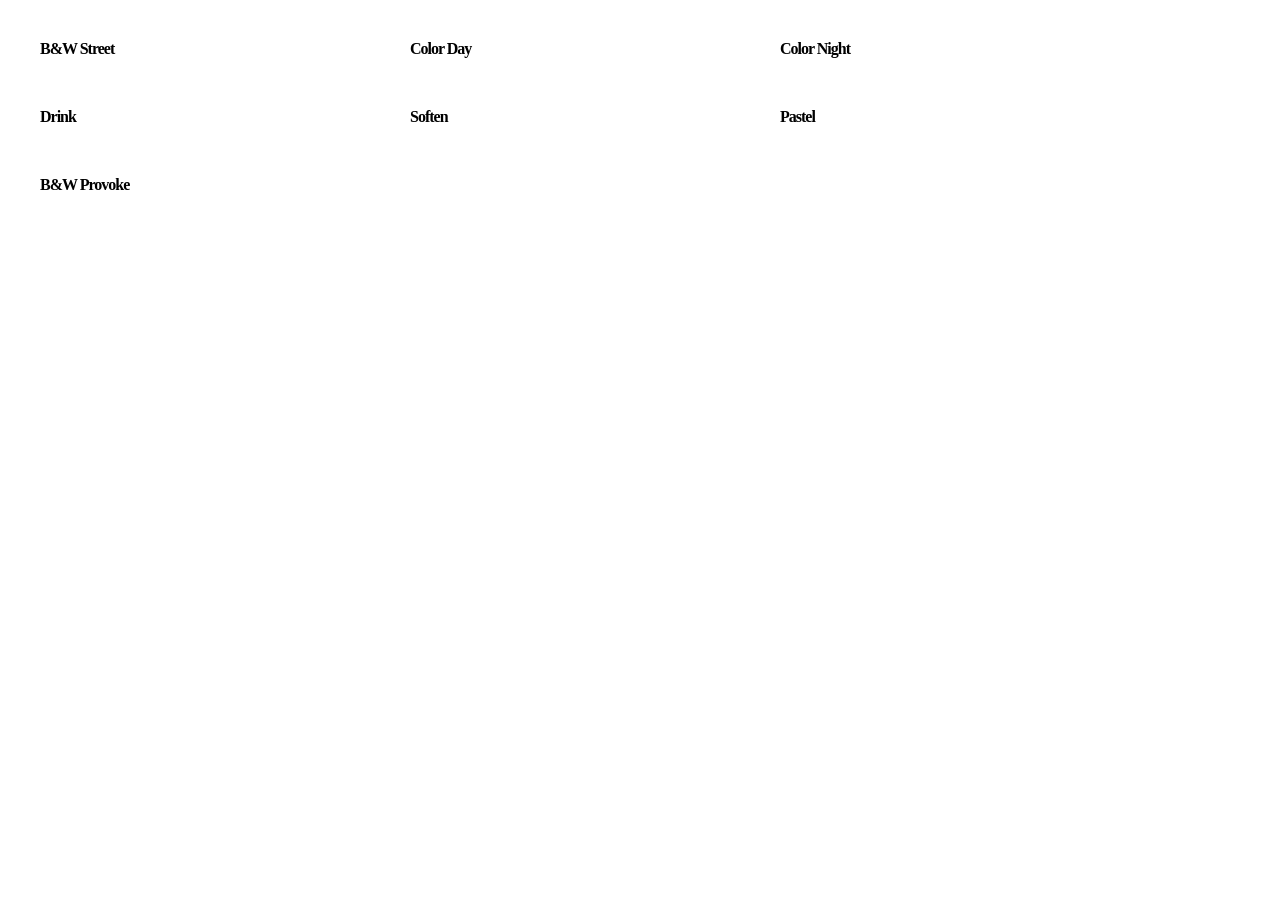
==== index.html @ e3dcb06e "Update index.html" ====
<!DOCTYPE html>
 
<html>

<head>

<title>BLANK</title>

<style>
body {
margin: 0;
padding: 20px;
}

h3 {
font-size: 16px;
letter-spacing: -1px;
margin: 0;
padding: 0 0 10px;
}

.recipe {
display: inline-block;
float: left;
padding: 20px;
width: 330px;
}
</style>

</head>

<body>



<div class="recipe"><h3>B&W Street</h3><script src="https://gist.github.com/Rekonin/887f3e31f6087342d7f631d11d042ff4.js"></script></div>
<div class="recipe"><h3>Color Day</h3><script src="https://gist.github.com/Rekonin/e4de5d0f05a75392f10c3b8049657aa5.js"></script></div>
<div class="recipe"><h3>Color Night</h3><script src="https://gist.github.com/Rekonin/f9d8769a27544c7edb716f913683e27e.js"></script></div>
<div class="recipe" style="clear: left;"><h3>Drink</h3><script src="https://gist.github.com/Rekonin/b0c15f73590dd46c6ebc1fee420b64d6.js"></script></div>
<div class="recipe"><h3>Soften</h3><script src="https://gist.github.com/Rekonin/74b9ff2f59b394e83389ffbca4ae3b58.js"></script></div>
<div class="recipe"><h3>Pastel</h3><script src="https://gist.github.com/Rekonin/69d2c61de0c1e378f7945fdb1104794a.js"></script></div>
<div class="recipe"><h3>B&W Provoke</h3><script src="https://gist.github.com/Rekonin/bc50cd2fbce688f8fe3905275c9e8aa2.js"></script></div>



</body>

</html>
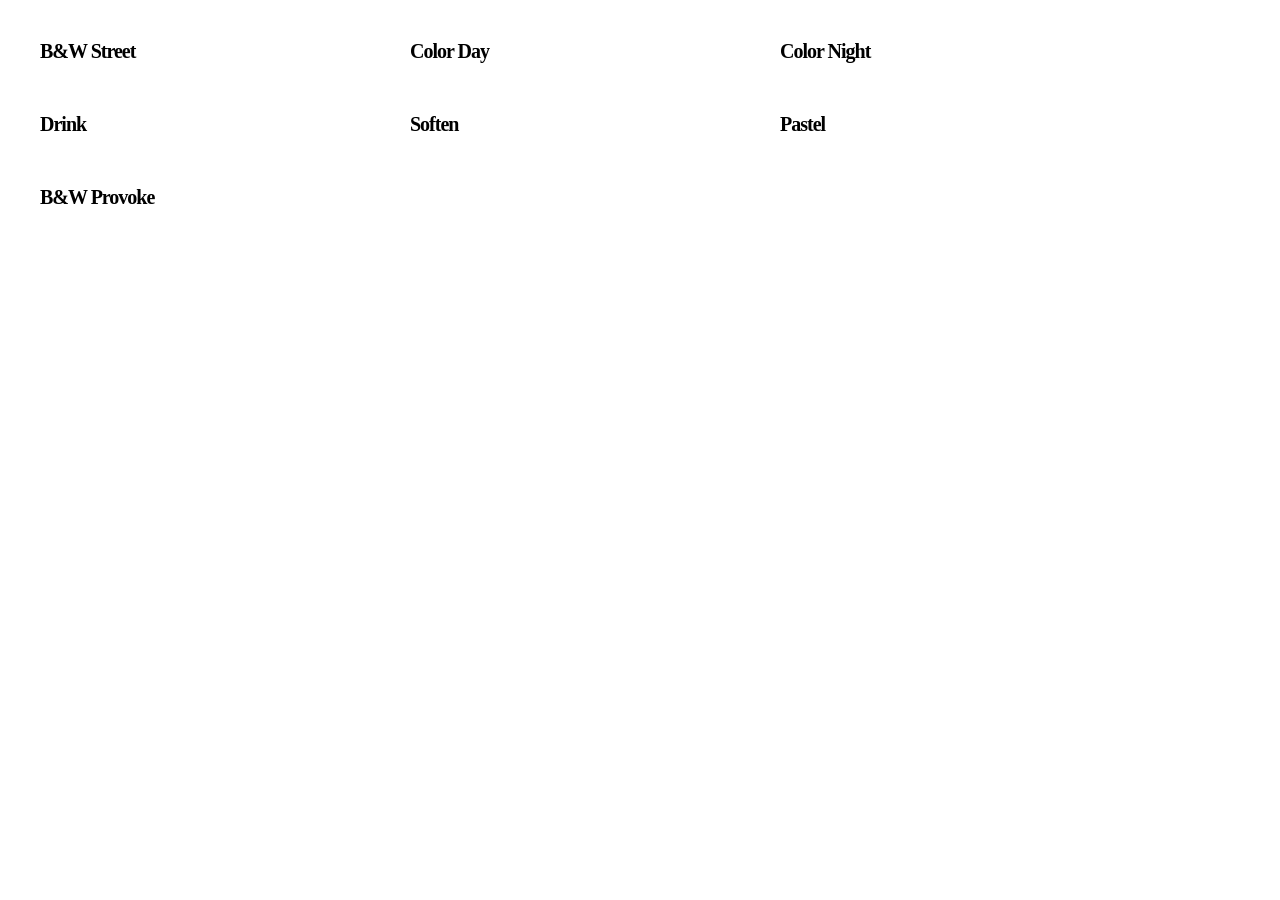
==== commit 326f5696: "Update index.html" ====
--- a/index.html
+++ b/index.html
@@ -13,7 +13,7 @@
 }
 
 h3 {
-font-size: 16px;
+font-size: 20px;
 letter-spacing: -1px;
 margin: 0;
 padding: 0 0 10px;
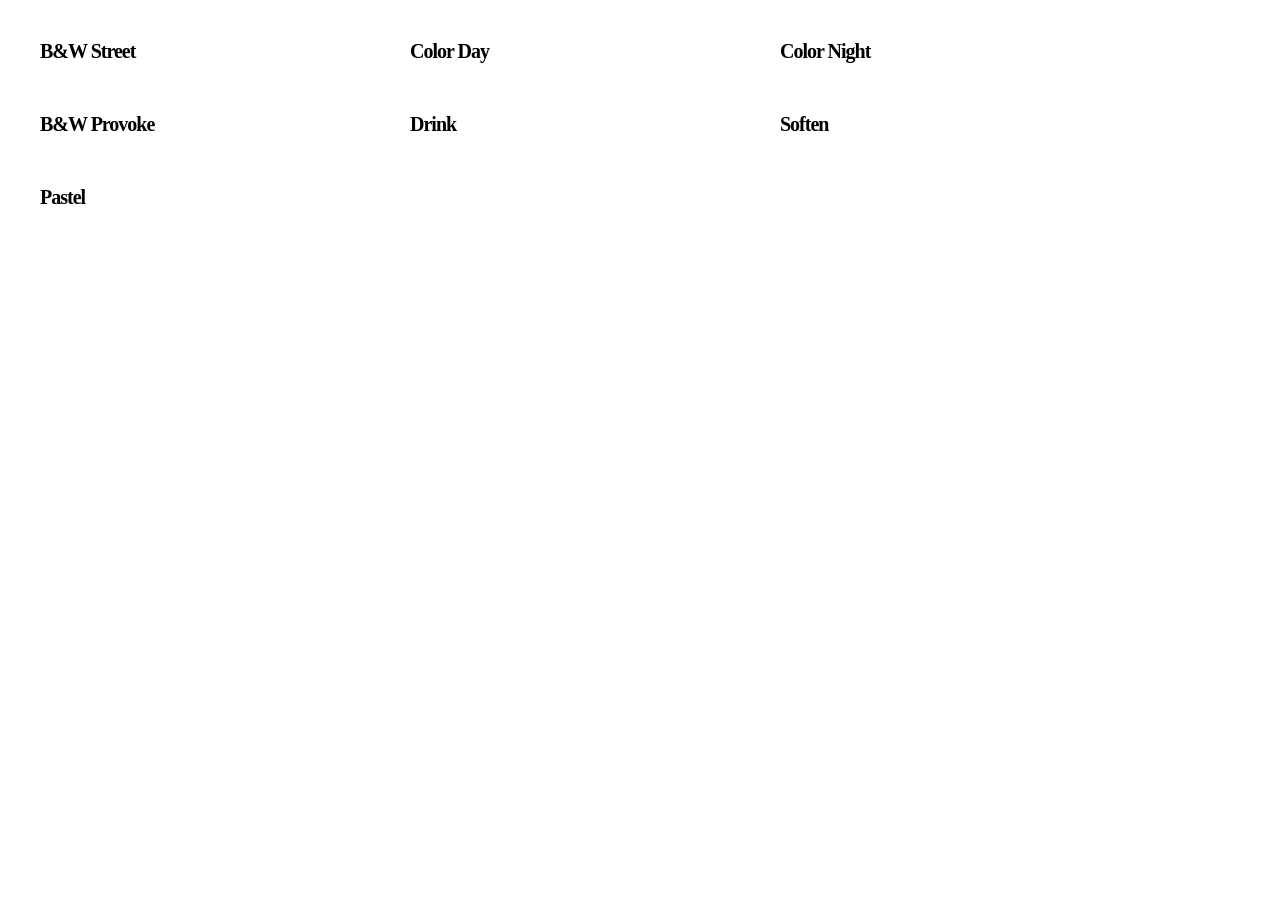
==== commit abf0d14b: "Update index.html" ====
--- a/index.html
+++ b/index.html
@@ -36,10 +36,11 @@
 <div class="recipe"><h3>B&W Street</h3><script src="https://gist.github.com/Rekonin/887f3e31f6087342d7f631d11d042ff4.js"></script></div>
 <div class="recipe"><h3>Color Day</h3><script src="https://gist.github.com/Rekonin/e4de5d0f05a75392f10c3b8049657aa5.js"></script></div>
 <div class="recipe"><h3>Color Night</h3><script src="https://gist.github.com/Rekonin/f9d8769a27544c7edb716f913683e27e.js"></script></div>
-<div class="recipe" style="clear: left;"><h3>Drink</h3><script src="https://gist.github.com/Rekonin/b0c15f73590dd46c6ebc1fee420b64d6.js"></script></div>
+
+<div class="recipe" style="clear: left;"><h3>B&W Provoke</h3><script src="https://gist.github.com/Rekonin/bc50cd2fbce688f8fe3905275c9e8aa2.js"></script></div>
+<div class="recipe"><h3>Drink</h3><script src="https://gist.github.com/Rekonin/b0c15f73590dd46c6ebc1fee420b64d6.js"></script></div>
 <div class="recipe"><h3>Soften</h3><script src="https://gist.github.com/Rekonin/74b9ff2f59b394e83389ffbca4ae3b58.js"></script></div>
 <div class="recipe"><h3>Pastel</h3><script src="https://gist.github.com/Rekonin/69d2c61de0c1e378f7945fdb1104794a.js"></script></div>
-<div class="recipe"><h3>B&W Provoke</h3><script src="https://gist.github.com/Rekonin/bc50cd2fbce688f8fe3905275c9e8aa2.js"></script></div>
 
 
 
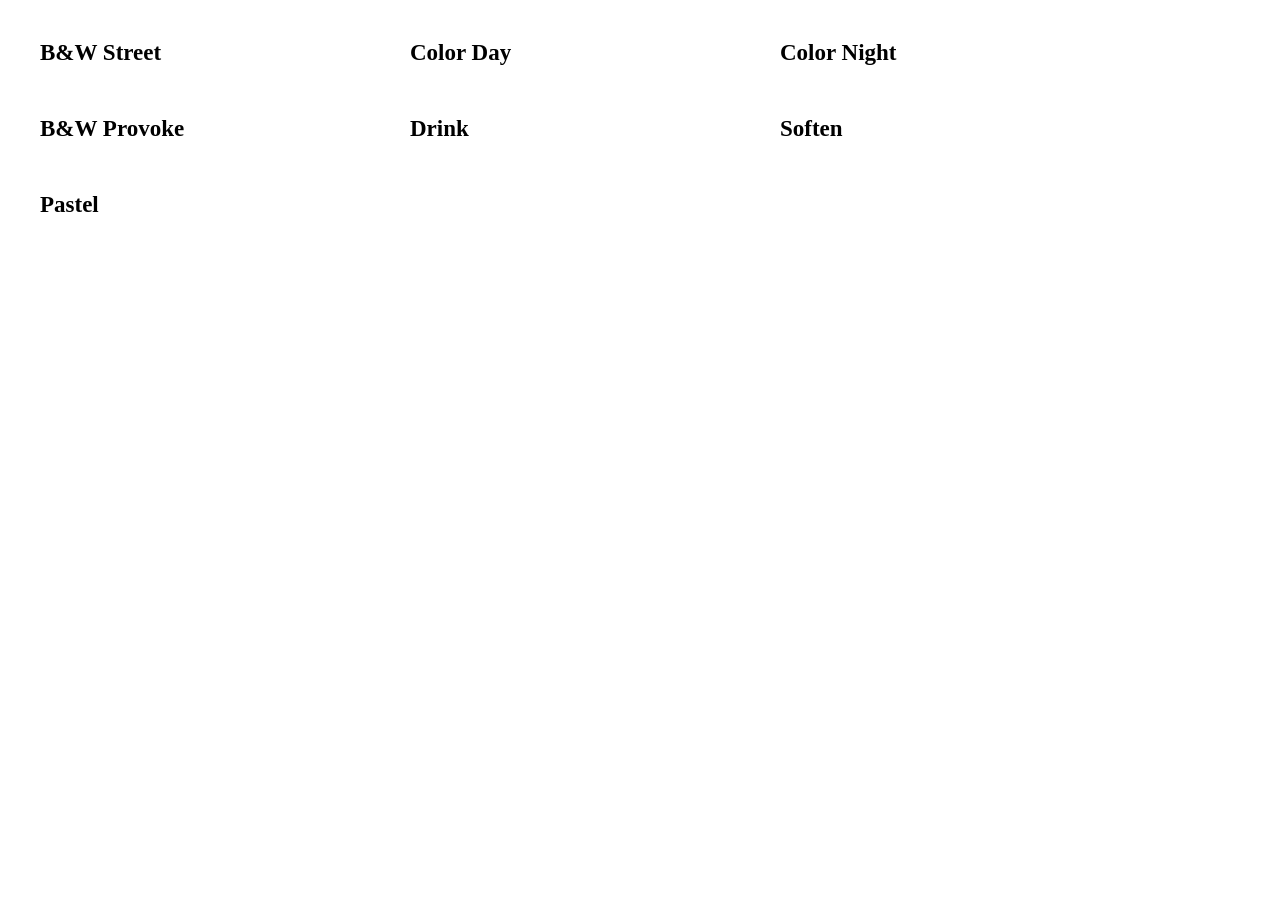
==== commit 626370dc: "Update index.html" ====
--- a/index.html
+++ b/index.html
@@ -13,8 +13,7 @@
 }
 
 h3 {
-font-size: 20px;
-letter-spacing: -1px;
+font-size: 23px;
 margin: 0;
 padding: 0 0 10px;
 }
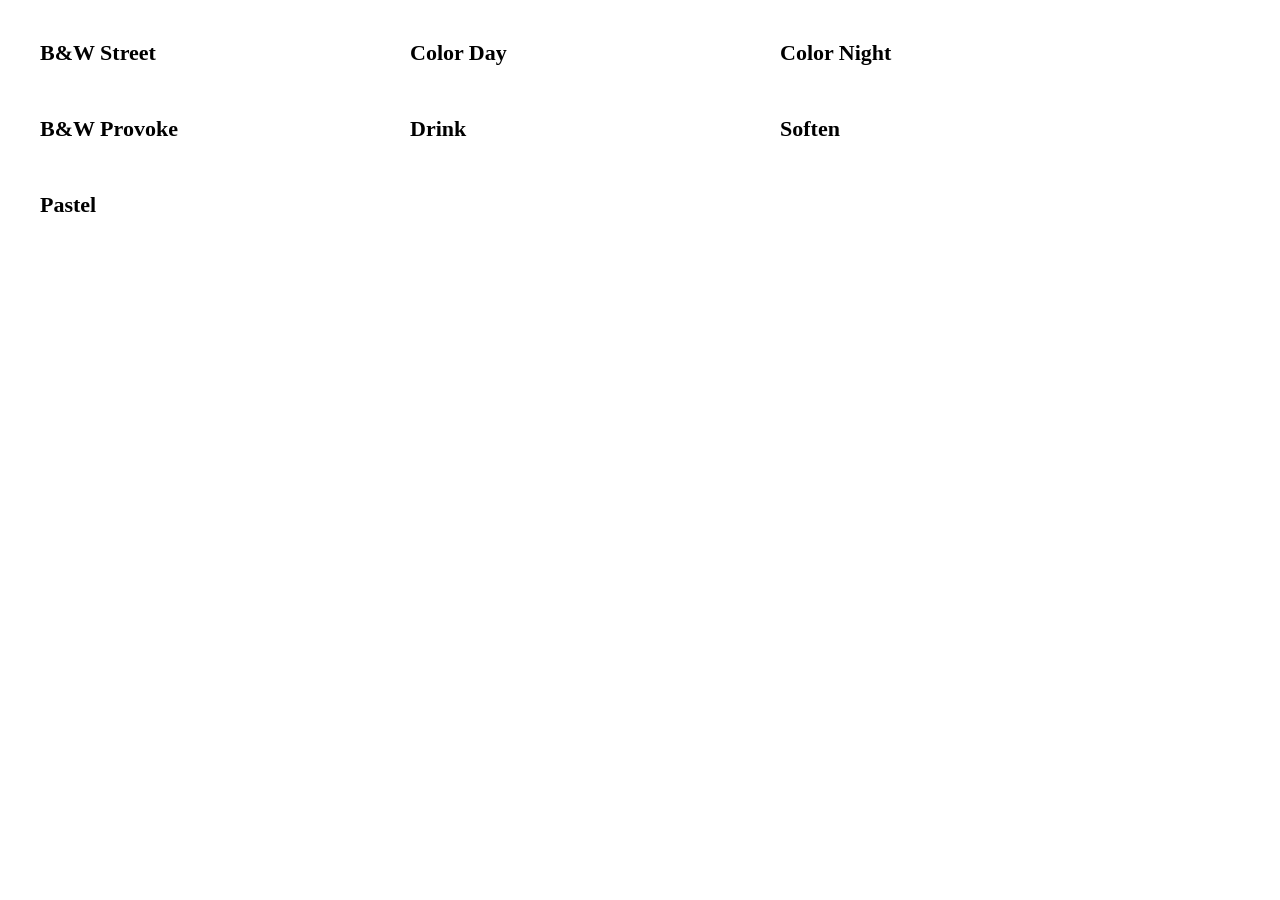
==== commit 25bc1362: "Update index.html" ====
--- a/index.html
+++ b/index.html
@@ -13,7 +13,7 @@
 }
 
 h3 {
-font-size: 23px;
+font-size: 22px;
 margin: 0;
 padding: 0 0 10px;
 }
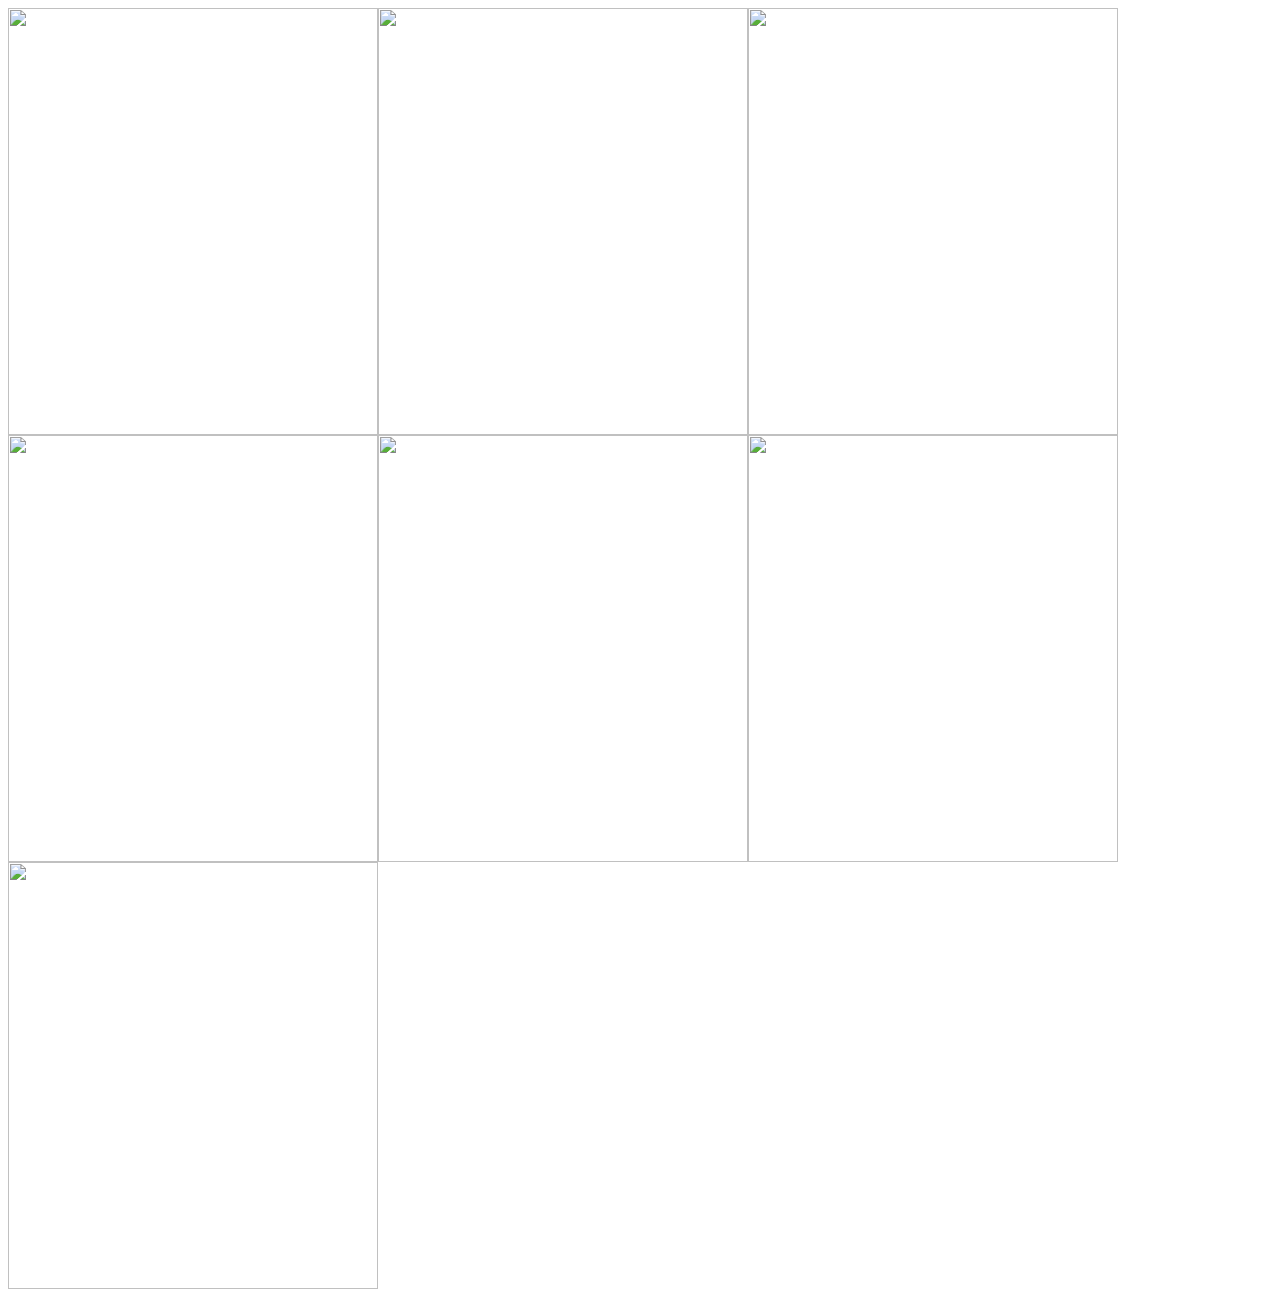
==== commit d67fe30b: "Update index.html" ====
--- a/index.html
+++ b/index.html
@@ -4,25 +4,12 @@
 
 <head>
 
-<title>BLANK</title>
+<title>Fujixilm X-Pro2 Recipes</title>
 
 <style>
-body {
-margin: 0;
-padding: 20px;
-}
-
-h3 {
-font-size: 22px;
-margin: 0;
-padding: 0 0 10px;
-}
-
-.recipe {
+img {
 display: inline-block;
 float: left;
-padding: 20px;
-width: 330px;
 }
 </style>
 
@@ -32,15 +19,13 @@
 
 
 
-<div class="recipe"><h3>B&W Street</h3><script src="https://gist.github.com/Rekonin/887f3e31f6087342d7f631d11d042ff4.js"></script></div>
-<div class="recipe"><h3>Color Day</h3><script src="https://gist.github.com/Rekonin/e4de5d0f05a75392f10c3b8049657aa5.js"></script></div>
-<div class="recipe"><h3>Color Night</h3><script src="https://gist.github.com/Rekonin/f9d8769a27544c7edb716f913683e27e.js"></script></div>
-
-<div class="recipe" style="clear: left;"><h3>B&W Provoke</h3><script src="https://gist.github.com/Rekonin/bc50cd2fbce688f8fe3905275c9e8aa2.js"></script></div>
-<div class="recipe"><h3>Drink</h3><script src="https://gist.github.com/Rekonin/b0c15f73590dd46c6ebc1fee420b64d6.js"></script></div>
-<div class="recipe"><h3>Soften</h3><script src="https://gist.github.com/Rekonin/74b9ff2f59b394e83389ffbca4ae3b58.js"></script></div>
-<div class="recipe"><h3>Pastel</h3><script src="https://gist.github.com/Rekonin/69d2c61de0c1e378f7945fdb1104794a.js"></script></div>
-
+<img src="https://github.com/Rekonin/rekonin.github.io/blob/main/B%26W%20Street.jpg" width="370" height="427" />
+<img src="https://github.com/Rekonin/rekonin.github.io/blob/main/Color%20Day.jpg" width="370" height="427" />
+<img src="https://github.com/Rekonin/rekonin.github.io/blob/main/Color%20Night.jpg" width="370" height="427" />
+<img src="https://github.com/Rekonin/rekonin.github.io/blob/main/B%26W%20Provoke.jpg" width="370" height="427" style="clear: left;" />
+<img src="https://github.com/Rekonin/rekonin.github.io/blob/main/Color%20Drink.jpg" width="370" height="427" />
+<img src="https://github.com/Rekonin/rekonin.github.io/blob/main/Color%20Soften.jpg" width="370" height="427" />
+<img src="https://github.com/Rekonin/rekonin.github.io/blob/main/Color%20Pastel.jpg" width="370" height="427" />
 
 
 </body>
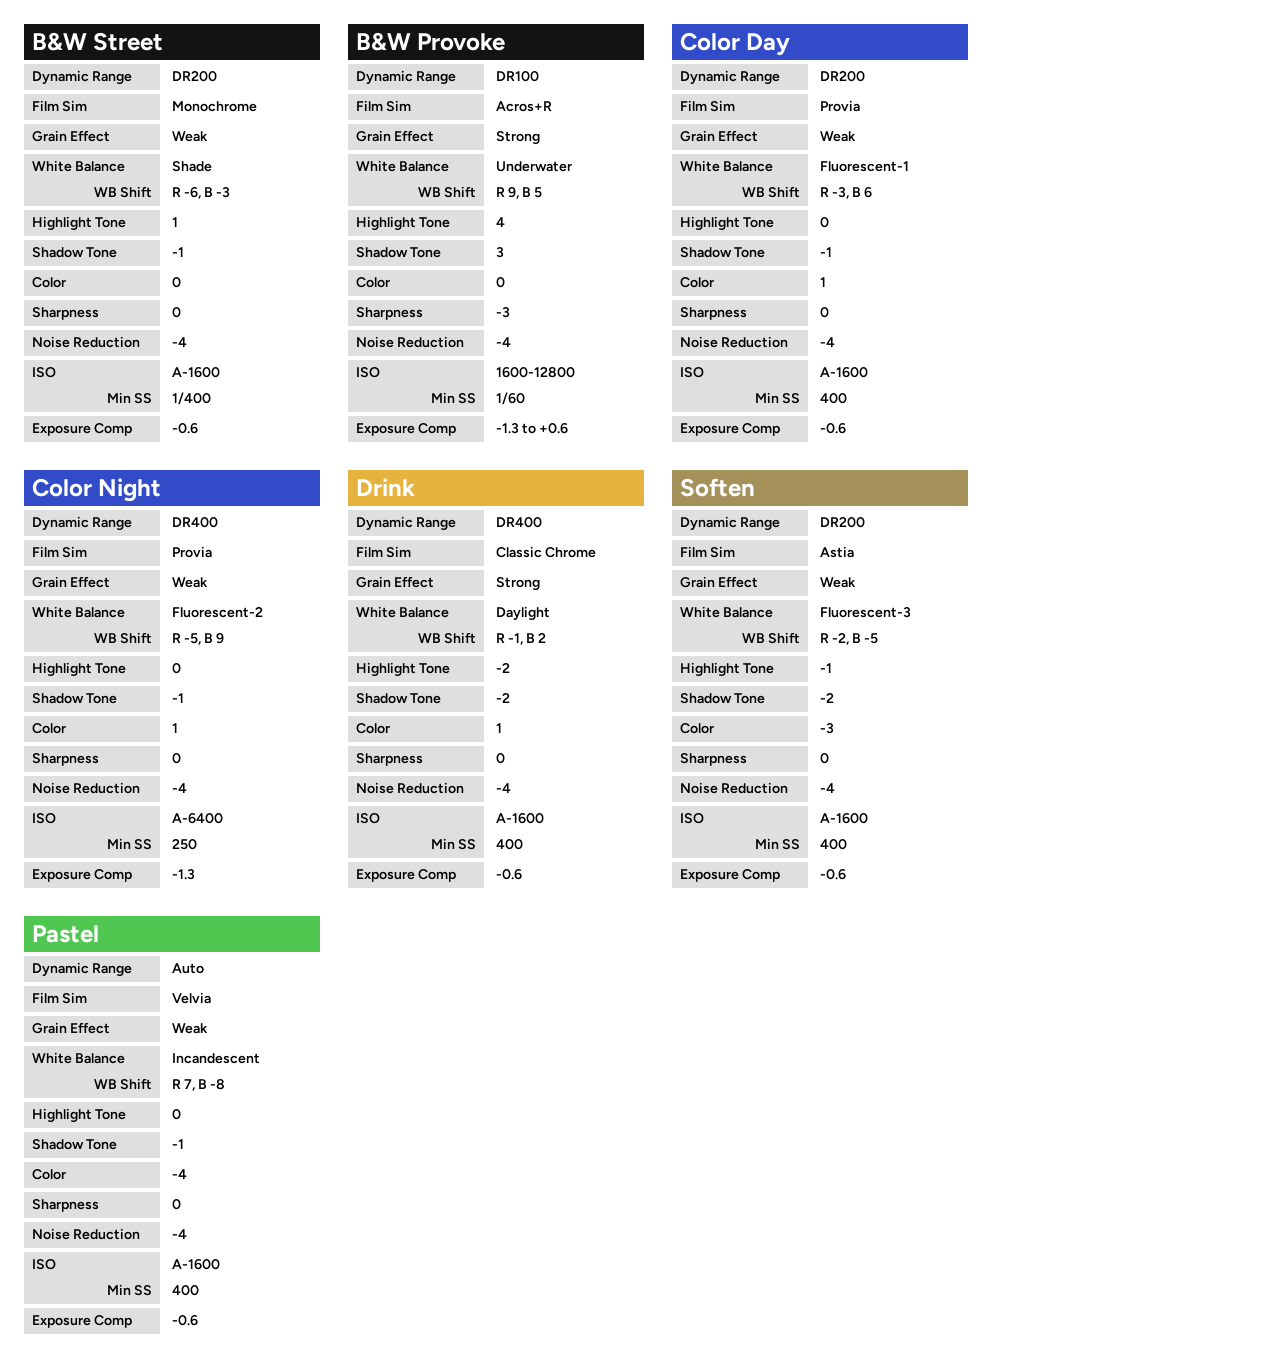
==== commit 4ebea030: "Add files via upload" ====
--- a/index.html
+++ b/index.html
@@ -1,15 +1,82 @@
- <!DOCTYPE html>
- 
-<html>
+<!DOCTYPE html>
+
+<html lang="en">
 
 <head>
 
-<title>Fujixilm X-Pro2 Recipes</title>
+<meta charset="UTF-8">
+<meta name="viewport" content="width=device-width, initial-scale=1.0">
+<meta http-equiv="X-UA-Compatible" content="ie=edge">
+
+<title>Fujifilm X-Pro2 Recipes</title>
+
+<link rel="preconnect" href="https://fonts.googleapis.com">
+<link rel="preconnect" href="https://fonts.gstatic.com" crossorigin>
+<link href="https://fonts.googleapis.com/css2?family=Figtree:ital,wght@0,300..900;1,300..900&display=swap" rel="stylesheet">
+
+<link rel="stylesheet" href="style.css">
 
 <style>
-img {
-display: inline-block;
-float: left;
+body { padding: 10px; }
+#recipe {
+	border: 2px solid #fff;
+	display: block;
+	float: left;
+	font-family: "Figtree", sans-serif;
+	font-optical-sizing: auto;
+	font-weight: 600;
+	font-style: normal;
+	font-size: 14px;
+	margin: 10px;
+}
+
+.recipe_title {
+	border: 2px solid #fff;
+	color: #fff;
+	display: inline-block;
+	float: left;
+	font-weight: 700;
+	font-size: 24px;
+	padding: 6px 8px;
+	width: 280px;
+}
+
+.color_bw			{ background-color: #131313; }
+.color_provia		{ background-color: #324bc8; }
+.color_astia		{ background-color: #a4915a; }
+.color_velvia		{ background-color: #50c750; }
+.color_proneghi		{ background-color: #ab1d27; }
+.color_pronegstd	{ background-color: #ab1d27; }
+.color_chrome		{ background-color: #e6b33e; }
+
+.param, .setting {
+	display: inline-block;
+	float: left;
+	padding: 6px 8px;
+	width: 120px;
+}
+
+.param {
+	background-color: #dfdfdf;
+	border: 2px solid #fff;
+	clear: left;
+}
+
+.setting {
+	border: 2px solid #fff;
+}
+
+.param_main, .setting_main {
+	border-bottom: 0;
+}
+
+.param_sub {
+	border-top: 0;
+	text-align: right;
+}
+
+.setting_sub {
+	border-top: 0;
 }
 </style>
 
@@ -19,15 +86,148 @@
 
 
 
-<img src="https://github.com/Rekonin/rekonin.github.io/blob/main/B%26W%20Street.jpg" width="370" height="427" />
-<img src="https://github.com/Rekonin/rekonin.github.io/blob/main/Color%20Day.jpg" width="370" height="427" />
-<img src="https://github.com/Rekonin/rekonin.github.io/blob/main/Color%20Night.jpg" width="370" height="427" />
-<img src="https://github.com/Rekonin/rekonin.github.io/blob/main/B%26W%20Provoke.jpg" width="370" height="427" style="clear: left;" />
-<img src="https://github.com/Rekonin/rekonin.github.io/blob/main/Color%20Drink.jpg" width="370" height="427" />
-<img src="https://github.com/Rekonin/rekonin.github.io/blob/main/Color%20Soften.jpg" width="370" height="427" />
-<img src="https://github.com/Rekonin/rekonin.github.io/blob/main/Color%20Pastel.jpg" width="370" height="427" />
+<div id="recipe">
+<div class="recipe_title color_bw">B&amp;W Street</div>
+<div class="param">Dynamic Range</div>				<div class="setting">DR200</div>
+<div class="param">Film Sim</div>					<div class="setting">Monochrome</div>
+<div class="param">Grain Effect</div>				<div class="setting">Weak</div>
+<div class="param param_main">White Balance</div>	<div class="setting setting_main">Shade</div>
+<div class="param param_sub">WB Shift</div>			<div class="setting setting_sub">R -6, B -3</div>
+<div class="param">Highlight Tone</div>				<div class="setting">1</div>
+<div class="param">Shadow Tone</div>				<div class="setting">-1</div>
+<div class="param">Color</div>						<div class="setting">0</div>
+<div class="param">Sharpness</div>					<div class="setting">0</div>
+<div class="param">Noise Reduction</div>			<div class="setting">-4</div>
+
+<div class="param param_main">ISO</div>				<div class="setting setting_main">A-1600</div>
+<div class="param param_sub">Min SS</div>			<div class="setting setting_sub">1/400</div>
+<div class="param">Exposure Comp</div>				<div class="setting">-0.6</div>
+</div>
+
+
+
+<div id="recipe">
+<div class="recipe_title color_bw">B&amp;W Provoke</div>
+<div class="param">Dynamic Range</div>				<div class="setting">DR100</div>
+<div class="param">Film Sim</div>					<div class="setting">Acros+R</div>
+<div class="param">Grain Effect</div>				<div class="setting">Strong</div>
+<div class="param param_main">White Balance</div>	<div class="setting setting_main">Underwater</div>
+<div class="param param_sub">WB Shift</div>			<div class="setting setting_sub">R 9, B 5</div>
+<div class="param">Highlight Tone</div>				<div class="setting">4</div>
+<div class="param">Shadow Tone</div>				<div class="setting">3</div>
+<div class="param">Color</div>						<div class="setting">0</div>
+<div class="param">Sharpness</div>					<div class="setting">-3</div>
+<div class="param">Noise Reduction</div>			<div class="setting">-4</div>
+
+<div class="param param_main">ISO</div>				<div class="setting setting_main">1600-12800</div>
+<div class="param param_sub">Min SS</div>			<div class="setting setting_sub">1/60</div>
+<div class="param">Exposure Comp</div>				<div class="setting">-1.3 to +0.6</div>
+</div>
+
+
+
+<div id="recipe">
+<div class="recipe_title color_provia">Color Day</div>
+<div class="param">Dynamic Range</div>				<div class="setting">DR200</div>
+<div class="param">Film Sim</div>					<div class="setting">Provia</div>
+<div class="param">Grain Effect</div>				<div class="setting">Weak</div>
+<div class="param param_main">White Balance</div>	<div class="setting setting_main">Fluorescent-1</div>
+<div class="param param_sub">WB Shift</div>			<div class="setting setting_sub">R -3, B 6</div>
+<div class="param">Highlight Tone</div>				<div class="setting">0</div>
+<div class="param">Shadow Tone</div>				<div class="setting">-1</div>
+<div class="param">Color</div>						<div class="setting">1</div>
+<div class="param">Sharpness</div>					<div class="setting">0</div>
+<div class="param">Noise Reduction</div>			<div class="setting">-4</div>
+
+<div class="param param_main">ISO</div>				<div class="setting setting_main">A-1600</div>
+<div class="param param_sub">Min SS</div>			<div class="setting setting_sub">400</div>
+<div class="param">Exposure Comp</div>				<div class="setting">-0.6</div>
+</div>
+
+
+
+<div id="recipe">
+<div class="recipe_title color_provia">Color Night</div>
+<div class="param">Dynamic Range</div>				<div class="setting">DR400</div>
+<div class="param">Film Sim</div>					<div class="setting">Provia</div>
+<div class="param">Grain Effect</div>				<div class="setting">Weak</div>
+<div class="param param_main">White Balance</div>	<div class="setting setting_main">Fluorescent-2</div>
+<div class="param param_sub">WB Shift</div>			<div class="setting setting_sub">R -5, B 9</div>
+<div class="param">Highlight Tone</div>				<div class="setting">0</div>
+<div class="param">Shadow Tone</div>				<div class="setting">-1</div>
+<div class="param">Color</div>						<div class="setting">1</div>
+<div class="param">Sharpness</div>					<div class="setting">0</div>
+<div class="param">Noise Reduction</div>			<div class="setting">-4</div>
+
+<div class="param param_main">ISO</div>				<div class="setting setting_main">A-6400</div>
+<div class="param param_sub">Min SS</div>			<div class="setting setting_sub">250</div>
+<div class="param">Exposure Comp</div>				<div class="setting">-1.3</div>
+</div>
+
+
+
+<div id="recipe">
+<div class="recipe_title color_chrome">Drink</div>
+<div class="param">Dynamic Range</div>				<div class="setting">DR400</div>
+<div class="param">Film Sim</div>					<div class="setting">Classic Chrome</div>
+<div class="param">Grain Effect</div>				<div class="setting">Strong</div>
+<div class="param param_main">White Balance</div>	<div class="setting setting_main">Daylight</div>
+<div class="param param_sub">WB Shift</div>			<div class="setting setting_sub">R -1, B 2</div>
+<div class="param">Highlight Tone</div>				<div class="setting">-2</div>
+<div class="param">Shadow Tone</div>				<div class="setting">-2</div>
+<div class="param">Color</div>						<div class="setting">1</div>
+<div class="param">Sharpness</div>					<div class="setting">0</div>
+<div class="param">Noise Reduction</div>			<div class="setting">-4</div>
+
+<div class="param param_main">ISO</div>				<div class="setting setting_main">A-1600</div>
+<div class="param param_sub">Min SS</div>			<div class="setting setting_sub">400</div>
+<div class="param">Exposure Comp</div>				<div class="setting">-0.6</div>
+</div>
+
+
+
+<div id="recipe">
+<div class="recipe_title color_astia">Soften</div>
+<div class="param">Dynamic Range</div>				<div class="setting">DR200</div>
+<div class="param">Film Sim</div>					<div class="setting">Astia</div>
+<div class="param">Grain Effect</div>				<div class="setting">Weak</div>
+<div class="param param_main">White Balance</div>	<div class="setting setting_main">Fluorescent-3</div>
+<div class="param param_sub">WB Shift</div>			<div class="setting setting_sub">R -2, B -5</div>
+<div class="param">Highlight Tone</div>				<div class="setting">-1</div>
+<div class="param">Shadow Tone</div>				<div class="setting">-2</div>
+<div class="param">Color</div>						<div class="setting">-3</div>
+<div class="param">Sharpness</div>					<div class="setting">0</div>
+<div class="param">Noise Reduction</div>			<div class="setting">-4</div>
+
+<div class="param param_main">ISO</div>				<div class="setting setting_main">A-1600</div>
+<div class="param param_sub">Min SS</div>			<div class="setting setting_sub">400</div>
+<div class="param">Exposure Comp</div>				<div class="setting">-0.6</div>
+</div>
+
+
+
+<div id="recipe">
+<div class="recipe_title color_velvia">Pastel</div>
+<div class="param">Dynamic Range</div>				<div class="setting">Auto</div>
+<div class="param">Film Sim</div>					<div class="setting">Velvia</div>
+<div class="param">Grain Effect</div>				<div class="setting">Weak</div>
+<div class="param param_main">White Balance</div>	<div class="setting setting_main">Incandescent</div>
+<div class="param param_sub">WB Shift</div>			<div class="setting setting_sub">R 7, B -8</div>
+<div class="param">Highlight Tone</div>				<div class="setting">0</div>
+<div class="param">Shadow Tone</div>				<div class="setting">-1</div>
+<div class="param">Color</div>						<div class="setting">-4</div>
+<div class="param">Sharpness</div>					<div class="setting">0</div>
+<div class="param">Noise Reduction</div>			<div class="setting">-4</div>
+
+<div class="param param_main">ISO</div>				<div class="setting setting_main">A-1600</div>
+<div class="param param_sub">Min SS</div>			<div class="setting setting_sub">400</div>
+<div class="param">Exposure Comp</div>				<div class="setting">-0.6</div>
+</div>
+
+<script src="scripts.js"></script>
+
 
 
 </body>
 
-</html>
+</html>
--- a/style.css
+++ b/style.css
@@ -0,0 +1,48 @@
+html, body, div, span, applet, object, iframe,
+h1, h2, h3, h4, h5, h6, p, blockquote, pre,
+a, abbr, acronym, address, big, cite, code,
+del, dfn, em, img, ins, kbd, q, s, samp,
+small, strike, strong, sub, sup, tt, var,
+b, u, i, center,
+dl, dt, dd, ol, ul, li,
+fieldset, form, label, legend,
+table, caption, tbody, tfoot, thead, tr, th, td,
+article, aside, canvas, details, embed, 
+figure, figcaption, footer, header, hgroup, 
+menu, nav, output, ruby, section, summary,
+time, mark, audio, video {
+	margin: 0;
+	padding: 0;
+	border: 0;
+	font-size: 100%;
+	font: inherit;
+	vertical-align: baseline;
+}
+
+article, aside, details, figcaption, figure, 
+footer, header, hgroup, menu, nav, section {
+	display: block;
+}
+
+body {
+	line-height: 1;
+}
+
+ol, ul {
+	list-style: none;
+}
+
+blockquote, q {
+	quotes: none;
+}
+
+blockquote:before, blockquote:after,
+q:before, q:after {
+	content: '';
+	content: none;
+}
+
+table {
+	border-collapse: collapse;
+	border-spacing: 0;
+}
